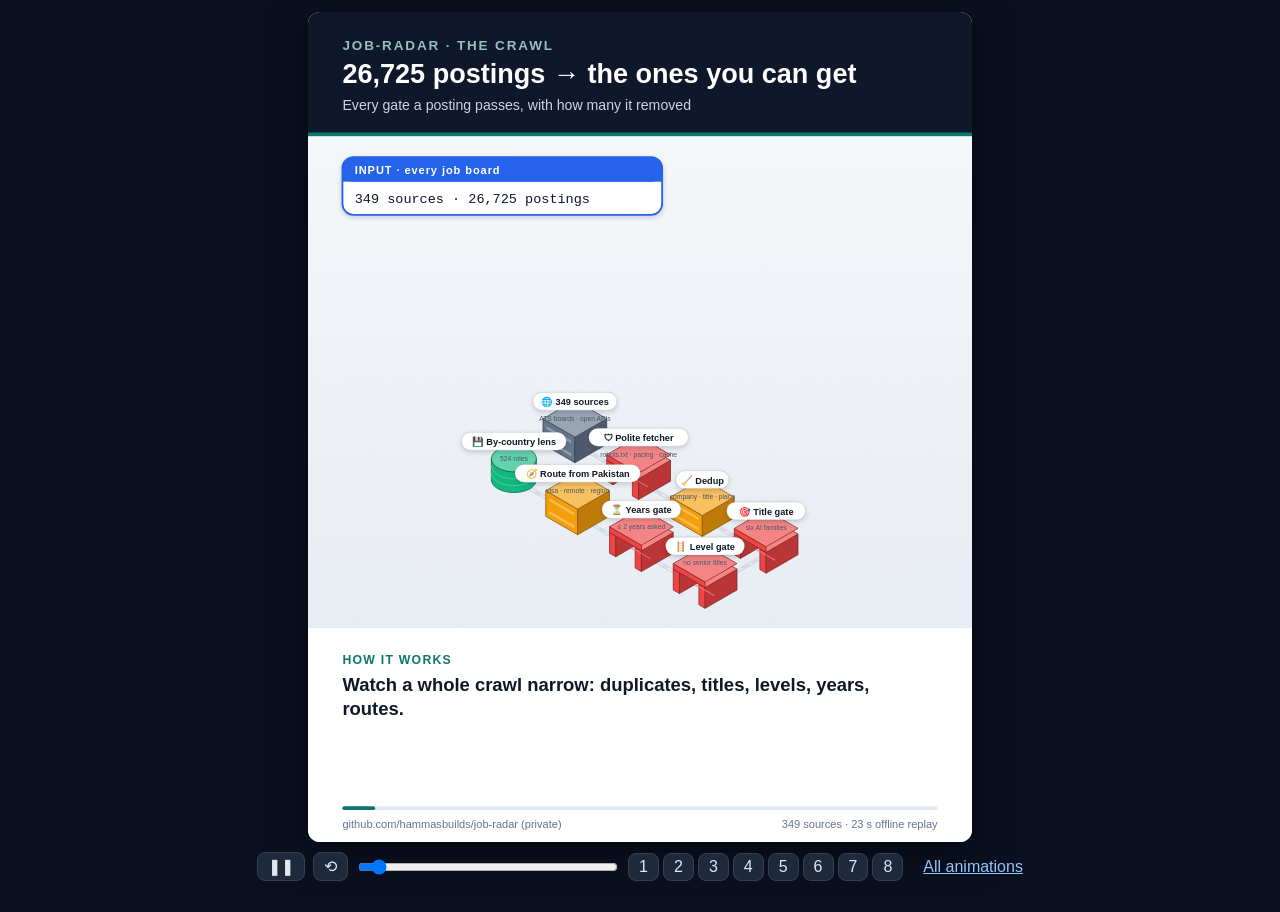
==== docs/animations/pages/crawl-funnel-overview.html @ 06e62f2c "Isometric animations: the crawl funnel, one posting field by field, portfolios docs/animations: over" ====
<!doctype html>
<html lang="en"><head><meta charset="utf-8">
<meta name="viewport" content="width=device-width, initial-scale=1">
<title>26,725 postings → the ones you can get</title>
<link rel="stylesheet" href="../iso.css"></head>
<body><div id="app"></div>
<script type="application/json" id="spec">{"id": "crawl-funnel-overview", "repo": "job-radar", "project": "The crawl", "title": "26,725 postings → the ones you can get", "subtitle": "Every gate a posting passes, with how many it removed", "accent": "#0f766e", "input": {"label": "every job board", "text": "349 sources · 26,725 postings"}, "output": {"label": "by-country lens", "text": "524 junior AI roles · 268 routed"}, "intro_text": "Watch a whole crawl narrow: duplicates, titles, levels, years, routes.", "summary": "26,725 fetched, 25,590 after dedup, 2,348 AI titles, 1,422 not senior, 847 ≤2 years, 268 routed, 524 in the lens.", "facts": "349 sources · 23 s offline replay", "footer": "github.com/hammasbuilds/job-radar (private)", "insets": true, "nodes": [{"id": "sources", "label": "349 sources", "sub": "ATS boards · open APIs", "role": "ext", "icon": "🌐", "kind": "block", "x": 0.0, "y": 0.0, "w": 2.3, "d": 2.3, "h": 1.6}, {"id": "http", "label": "Polite fetcher", "sub": "robots.txt · pacing · cache", "role": "guard", "icon": "🛡", "kind": "gate", "x": 4.6, "y": 0.0, "w": 2.3, "d": 2.3, "h": 1.3}, {"id": "dedup", "label": "Dedup", "sub": "company · title · place", "role": "core", "icon": "🧹", "kind": "block", "x": 9.2, "y": 0.0, "w": 2.3, "d": 2.3, "h": 1.3}, {"id": "role", "label": "Title gate", "sub": "six AI families", "role": "guard", "icon": "🎯", "kind": "gate", "x": 13.799999999999999, "y": 0.0, "w": 2.3, "d": 2.3, "h": 1.3}, {"id": "level", "label": "Level gate", "sub": "no senior titles", "role": "guard", "icon": "🪜", "kind": "gate", "x": 13.799999999999999, "y": 4.4, "w": 2.3, "d": 2.3, "h": 1.3}, {"id": "years", "label": "Years gate", "sub": "≤ 2 years asked", "role": "guard", "icon": "⏳", "kind": "gate", "x": 9.2, "y": 4.4, "w": 2.3, "d": 2.3, "h": 1.3}, {"id": "route", "label": "Route from Pakistan", "sub": "visa · remote · region", "role": "core", "icon": "🧭", "kind": "block", "x": 4.6, "y": 4.4, "w": 2.3, "d": 2.3, "h": 1.6}, {"id": "lens", "label": "By-country lens", "sub": "524 roles", "role": "store", "icon": "💾", "kind": "cyl", "x": 0.0, "y": 4.4, "w": 2.3, "d": 2.3, "h": 1.3}], "edges": [{"from": "sources", "to": "http"}, {"from": "http", "to": "dedup"}, {"from": "dedup", "to": "role"}, {"from": "role", "to": "level"}, {"from": "level", "to": "years"}, {"from": "years", "to": "route"}, {"from": "route", "to": "lens"}], "steps": [{"node": "sources", "via": [], "packet": "26,725 postings", "role": "ext", "title": "Every board, every posting", "text": "Greenhouse, Lever, Ashby, Workable, Recruitee and Personio boards plus open job APIs - 349 sources in one run.", "travel": 0.01, "data": "scripts/fetch.py", "inset": {"kind": "bars", "title": "Largest boards in this run", "rows": [{"label": "databricks", "value": 898}, {"label": "gopuff", "value": 809}, {"label": "stripe", "value": 727}, {"label": "anthropic", "value": 667}], "note": ""}}, {"node": "http", "via": ["sources>http"], "packet": "allowed? cached?", "role": "guard", "title": "Polite by construction", "text": "robots.txt is obeyed (LinkedIn is never requested), each host is paced, answers are cached for hours and retried on a cut connection.", "data": "sources/http.py · allowed · _pace"}, {"node": "dedup", "via": ["http>dedup"], "packet": "25,590", "role": "core", "title": "The same job posted twice is one job", "text": "1,135 duplicates - same company, title and place within a week - are merged.", "data": "dedup.deduplicate"}, {"node": "role", "via": ["dedup>role"], "packet": "2,348", "role": "guard", "title": "Is the title one of the target roles?", "text": "ML/DL, Machine Learning, Deep Learning, Computer Vision, Generative AI, Agentic AI - engineer or researcher. 23,242 titles are something else.", "data": "filters/fit.role_match", "inset": {"kind": "tokens", "title": "A title, read the way the gate reads it", "items": ["Salesforce", "Developer", "-", "Service", "Cloud", "&", "AI"], "note": "Head 'Salesforce Developer' names a craft with no AI word → not a target role."}}, {"node": "level", "via": ["role>level"], "packet": "1,422", "role": "guard", "title": "Senior titles out", "text": "464 senior, 232 staff, 131 lead, 71 principal, 22 executive - the junior list stays junior.", "data": "filters/seniority.classify", "inset": {"kind": "bars", "title": "Removed by level", "rows": [{"label": "senior", "value": 464}, {"label": "staff", "value": 232}, {"label": "lead", "value": 131}, {"label": "principal", "value": 71}, {"label": "executive", "value": 22}], "note": ""}}, {"node": "years", "via": ["level>years"], "packet": "847", "role": "guard", "title": "What the body asks for", "text": "Years are read from the text, the title and Korean postings (경력 2년 이상). 575 want more than 2 years.", "data": "seniority.years_required"}, {"node": "route", "via": ["years>route"], "packet": "268 routed", "role": "core", "title": "Can someone in Pakistan take it?", "text": "Sponsorship offered, remote open worldwide, a Gulf or Asia work pass, or a Pakistan job. The board's own workplace field beats the prose.", "data": "pipeline.route"}, {"node": "lens", "via": ["route>lens"], "packet": "524 in 21 countries", "role": "store", "title": "Searchable by country", "text": "The lens keeps target countries only: Europe, the Gulf, Pakistan, East and South-East Asia - India and Bangladesh left out.", "data": "store.save · lens"}], "post": "A job crawler that reads 26,725 postings to find the few a junior AI engineer in Pakistan can actually get.\n\n349 sources (company boards on Greenhouse, Lever, Ashby, Workable… plus open job APIs), robots.txt obeyed, LinkedIn never requested.\n26,725 → 25,590 after dedup → 2,348 target AI titles → 1,422 without senior titles → 847 asking ≤2 years → 268 with a route from Pakistan; 524 in the by-country lens.\nEvery removal is counted with its reason.\n#MachineLearning #Jobs #Python"}</script>
<script src="../iso.js"></script><script src="../player.js"></script>
</body></html>
---- docs/animations/iso.css ----
html, body { margin: 0; height: 100%; background: #0b1020;
  font-family: "Segoe UI", Inter, Arial, sans-serif; }
#app { width: calc(1080px * var(--s, 0.6)); height: calc(1350px * var(--s, 0.6));
  margin: 12px auto 0; overflow: hidden; border-radius: 12px;
  box-shadow: 0 10px 40px rgba(0, 0, 0, .5); }
.iso-stage { width: 1080px; height: 1350px; transform: scale(var(--s, 0.6));
  transform-origin: 0 0; }
.iso-stage svg { display: block; }
.iso-bar { display: flex; gap: 8px; align-items: center; justify-content: center;
  flex-wrap: wrap; padding: 10px; color: #e2e8f0; }
.iso-bar button { background: #1e293b; color: #e2e8f0; border: 1px solid #334155;
  border-radius: 8px; padding: 4px 10px; font: inherit; cursor: pointer; }
.iso-bar button:hover { background: #334155; }
.iso-bar input[type="range"] { width: 260px; }
.iso-steps { display: inline-flex; gap: 4px; flex-wrap: wrap; }
.iso-back { color: #93c5fd; margin-left: 12px; }
/* the frame grabber asks for the bare stage */
body.capture { background: #fff; }
body.capture #app { margin: 0; border-radius: 0; box-shadow: none;
  width: 1080px; height: 1350px; }
body.capture .iso-stage { transform: none; }
body.capture .iso-bar { display: none; }
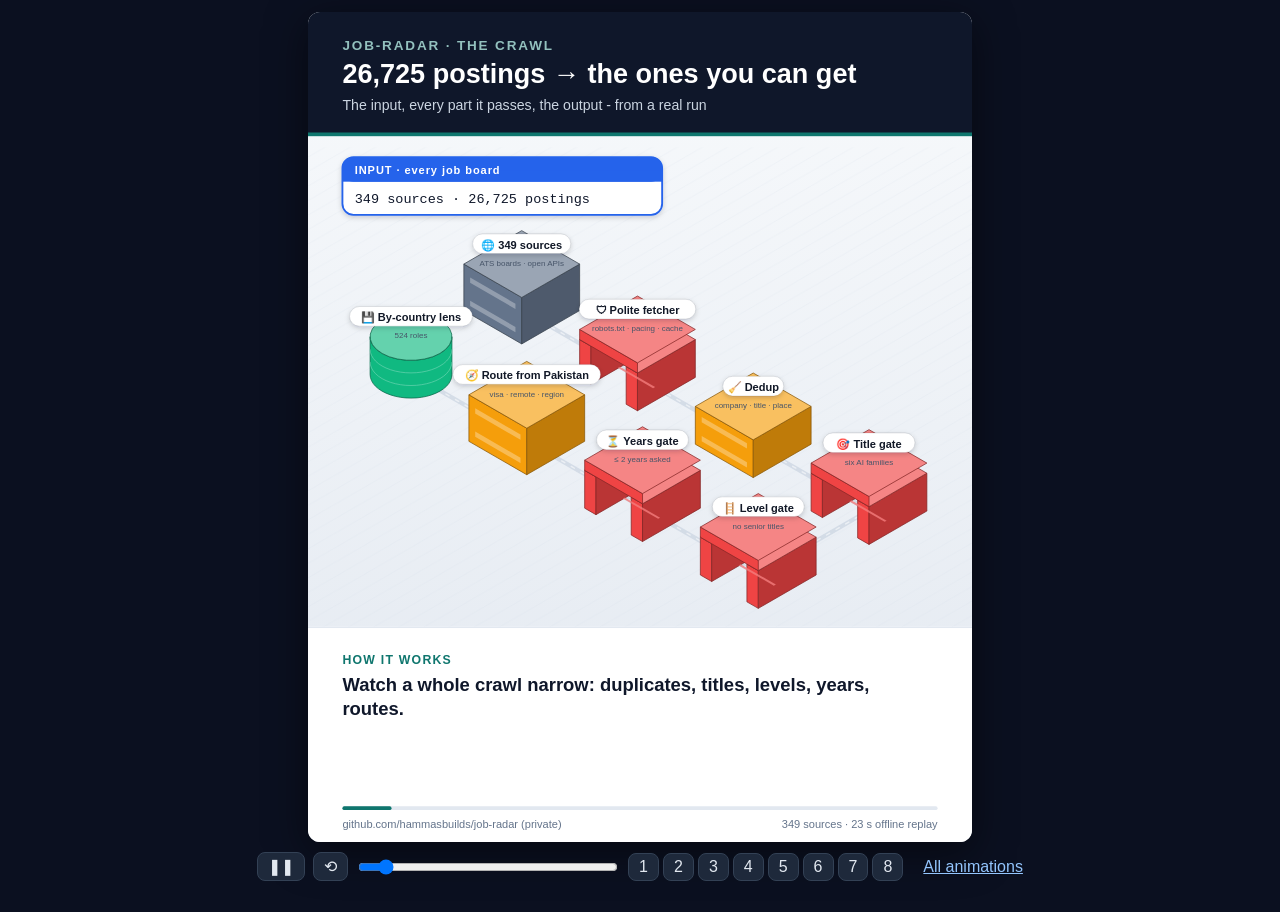
==== commit ad5aabab: "Animations for every Job Radar part: YC Companies, the directory, the Pakistan lane Six parts now ea" ====
--- a/docs/animations/pages/crawl-funnel-overview.html
+++ b/docs/animations/pages/crawl-funnel-overview.html
@@ -4,6 +4,6 @@
 <title>26,725 postings → the ones you can get</title>
 <link rel="stylesheet" href="../iso.css"></head>
 <body><div id="app"></div>
-<script type="application/json" id="spec">{"id": "crawl-funnel-overview", "repo": "job-radar", "project": "The crawl", "title": "26,725 postings → the ones you can get", "subtitle": "Every gate a posting passes, with how many it removed", "accent": "#0f766e", "input": {"label": "every job board", "text": "349 sources · 26,725 postings"}, "output": {"label": "by-country lens", "text": "524 junior AI roles · 268 routed"}, "intro_text": "Watch a whole crawl narrow: duplicates, titles, levels, years, routes.", "summary": "26,725 fetched, 25,590 after dedup, 2,348 AI titles, 1,422 not senior, 847 ≤2 years, 268 routed, 524 in the lens.", "facts": "349 sources · 23 s offline replay", "footer": "github.com/hammasbuilds/job-radar (private)", "insets": true, "nodes": [{"id": "sources", "label": "349 sources", "sub": "ATS boards · open APIs", "role": "ext", "icon": "🌐", "kind": "block", "x": 0.0, "y": 0.0, "w": 2.3, "d": 2.3, "h": 1.6}, {"id": "http", "label": "Polite fetcher", "sub": "robots.txt · pacing · cache", "role": "guard", "icon": "🛡", "kind": "gate", "x": 4.6, "y": 0.0, "w": 2.3, "d": 2.3, "h": 1.3}, {"id": "dedup", "label": "Dedup", "sub": "company · title · place", "role": "core", "icon": "🧹", "kind": "block", "x": 9.2, "y": 0.0, "w": 2.3, "d": 2.3, "h": 1.3}, {"id": "role", "label": "Title gate", "sub": "six AI families", "role": "guard", "icon": "🎯", "kind": "gate", "x": 13.799999999999999, "y": 0.0, "w": 2.3, "d": 2.3, "h": 1.3}, {"id": "level", "label": "Level gate", "sub": "no senior titles", "role": "guard", "icon": "🪜", "kind": "gate", "x": 13.799999999999999, "y": 4.4, "w": 2.3, "d": 2.3, "h": 1.3}, {"id": "years", "label": "Years gate", "sub": "≤ 2 years asked", "role": "guard", "icon": "⏳", "kind": "gate", "x": 9.2, "y": 4.4, "w": 2.3, "d": 2.3, "h": 1.3}, {"id": "route", "label": "Route from Pakistan", "sub": "visa · remote · region", "role": "core", "icon": "🧭", "kind": "block", "x": 4.6, "y": 4.4, "w": 2.3, "d": 2.3, "h": 1.6}, {"id": "lens", "label": "By-country lens", "sub": "524 roles", "role": "store", "icon": "💾", "kind": "cyl", "x": 0.0, "y": 4.4, "w": 2.3, "d": 2.3, "h": 1.3}], "edges": [{"from": "sources", "to": "http"}, {"from": "http", "to": "dedup"}, {"from": "dedup", "to": "role"}, {"from": "role", "to": "level"}, {"from": "level", "to": "years"}, {"from": "years", "to": "route"}, {"from": "route", "to": "lens"}], "steps": [{"node": "sources", "via": [], "packet": "26,725 postings", "role": "ext", "title": "Every board, every posting", "text": "Greenhouse, Lever, Ashby, Workable, Recruitee and Personio boards plus open job APIs - 349 sources in one run.", "travel": 0.01, "data": "scripts/fetch.py", "inset": {"kind": "bars", "title": "Largest boards in this run", "rows": [{"label": "databricks", "value": 898}, {"label": "gopuff", "value": 809}, {"label": "stripe", "value": 727}, {"label": "anthropic", "value": 667}], "note": ""}}, {"node": "http", "via": ["sources>http"], "packet": "allowed? cached?", "role": "guard", "title": "Polite by construction", "text": "robots.txt is obeyed (LinkedIn is never requested), each host is paced, answers are cached for hours and retried on a cut connection.", "data": "sources/http.py · allowed · _pace"}, {"node": "dedup", "via": ["http>dedup"], "packet": "25,590", "role": "core", "title": "The same job posted twice is one job", "text": "1,135 duplicates - same company, title and place within a week - are merged.", "data": "dedup.deduplicate"}, {"node": "role", "via": ["dedup>role"], "packet": "2,348", "role": "guard", "title": "Is the title one of the target roles?", "text": "ML/DL, Machine Learning, Deep Learning, Computer Vision, Generative AI, Agentic AI - engineer or researcher. 23,242 titles are something else.", "data": "filters/fit.role_match", "inset": {"kind": "tokens", "title": "A title, read the way the gate reads it", "items": ["Salesforce", "Developer", "-", "Service", "Cloud", "&", "AI"], "note": "Head 'Salesforce Developer' names a craft with no AI word → not a target role."}}, {"node": "level", "via": ["role>level"], "packet": "1,422", "role": "guard", "title": "Senior titles out", "text": "464 senior, 232 staff, 131 lead, 71 principal, 22 executive - the junior list stays junior.", "data": "filters/seniority.classify", "inset": {"kind": "bars", "title": "Removed by level", "rows": [{"label": "senior", "value": 464}, {"label": "staff", "value": 232}, {"label": "lead", "value": 131}, {"label": "principal", "value": 71}, {"label": "executive", "value": 22}], "note": ""}}, {"node": "years", "via": ["level>years"], "packet": "847", "role": "guard", "title": "What the body asks for", "text": "Years are read from the text, the title and Korean postings (경력 2년 이상). 575 want more than 2 years.", "data": "seniority.years_required"}, {"node": "route", "via": ["years>route"], "packet": "268 routed", "role": "core", "title": "Can someone in Pakistan take it?", "text": "Sponsorship offered, remote open worldwide, a Gulf or Asia work pass, or a Pakistan job. The board's own workplace field beats the prose.", "data": "pipeline.route"}, {"node": "lens", "via": ["route>lens"], "packet": "524 in 21 countries", "role": "store", "title": "Searchable by country", "text": "The lens keeps target countries only: Europe, the Gulf, Pakistan, East and South-East Asia - India and Bangladesh left out.", "data": "store.save · lens"}], "post": "A job crawler that reads 26,725 postings to find the few a junior AI engineer in Pakistan can actually get.\n\n349 sources (company boards on Greenhouse, Lever, Ashby, Workable… plus open job APIs), robots.txt obeyed, LinkedIn never requested.\n26,725 → 25,590 after dedup → 2,348 target AI titles → 1,422 without senior titles → 847 asking ≤2 years → 268 with a route from Pakistan; 524 in the by-country lens.\nEvery removal is counted with its reason.\n#MachineLearning #Jobs #Python"}</script>
+<script type="application/json" id="spec">{"id": "crawl-funnel-overview", "repo": "job-radar", "project": "The crawl", "title": "26,725 postings → the ones you can get", "subtitle": "The input, every part it passes, the output - from a real run", "accent": "#0f766e", "input": {"label": "every job board", "text": "349 sources · 26,725 postings"}, "output": {"label": "by-country lens", "text": "524 junior AI roles · 268 routed"}, "intro_text": "Watch a whole crawl narrow: duplicates, titles, levels, years, routes.", "summary": "26,725 fetched, 25,590 after dedup, 2,348 AI titles, 1,422 not senior, 847 ≤2 years, 268 routed, 524 in the lens.", "facts": "349 sources · 23 s offline replay", "footer": "github.com/hammasbuilds/job-radar (private)", "insets": false, "nodes": [{"id": "sources", "label": "349 sources", "sub": "ATS boards · open APIs", "role": "ext", "icon": "🌐", "kind": "block", "x": 0.0, "y": 0.0, "w": 2.3, "d": 2.3, "h": 1.6}, {"id": "http", "label": "Polite fetcher", "sub": "robots.txt · pacing · cache", "role": "guard", "icon": "🛡", "kind": "gate", "x": 4.6, "y": 0.0, "w": 2.3, "d": 2.3, "h": 1.3}, {"id": "dedup", "label": "Dedup", "sub": "company · title · place", "role": "core", "icon": "🧹", "kind": "block", "x": 9.2, "y": 0.0, "w": 2.3, "d": 2.3, "h": 1.3}, {"id": "role", "label": "Title gate", "sub": "six AI families", "role": "guard", "icon": "🎯", "kind": "gate", "x": 13.799999999999999, "y": 0.0, "w": 2.3, "d": 2.3, "h": 1.3}, {"id": "level", "label": "Level gate", "sub": "no senior titles", "role": "guard", "icon": "🪜", "kind": "gate", "x": 13.799999999999999, "y": 4.4, "w": 2.3, "d": 2.3, "h": 1.3}, {"id": "years", "label": "Years gate", "sub": "≤ 2 years asked", "role": "guard", "icon": "⏳", "kind": "gate", "x": 9.2, "y": 4.4, "w": 2.3, "d": 2.3, "h": 1.3}, {"id": "route", "label": "Route from Pakistan", "sub": "visa · remote · region", "role": "core", "icon": "🧭", "kind": "block", "x": 4.6, "y": 4.4, "w": 2.3, "d": 2.3, "h": 1.6}, {"id": "lens", "label": "By-country lens", "sub": "524 roles", "role": "store", "icon": "💾", "kind": "cyl", "x": 0.0, "y": 4.4, "w": 2.3, "d": 2.3, "h": 1.3}], "edges": [{"from": "sources", "to": "http"}, {"from": "http", "to": "dedup"}, {"from": "dedup", "to": "role"}, {"from": "role", "to": "level"}, {"from": "level", "to": "years"}, {"from": "years", "to": "route"}, {"from": "route", "to": "lens"}], "steps": [{"node": "sources", "via": [], "packet": "26,725 postings", "role": "ext", "title": "Every board, every posting", "text": "Greenhouse, Lever, Ashby, Workable, Recruitee and Personio boards plus open job APIs - 349 sources in one run.", "travel": 0.01, "data": "scripts/fetch.py", "dur": 3.0}, {"node": "http", "via": ["sources>http"], "packet": "allowed? cached?", "role": "guard", "title": "Polite by construction", "text": "robots.txt is obeyed (LinkedIn is never requested), each host is paced, answers are cached for hours and retried on a cut connection.", "data": "sources/http.py · allowed · _pace", "dur": 3.0}, {"node": "dedup", "via": ["http>dedup"], "packet": "25,590", "role": "core", "title": "Posted twice is one job", "text": "1,135 duplicates - same company, title and place within a week - are merged.", "data": "dedup.deduplicate", "dur": 3.0}, {"node": "role", "via": ["dedup>role"], "packet": "2,348", "role": "guard", "title": "Is it a target role?", "text": "ML/DL, Machine Learning, Deep Learning, Computer Vision, Generative AI, Agentic AI - engineer or researcher. 23,242 titles are something else.", "data": "filters/fit.role_match", "dur": 3.0}, {"node": "level", "via": ["role>level"], "packet": "1,422", "role": "guard", "title": "Senior titles out", "text": "464 senior, 232 staff, 131 lead, 71 principal, 22 executive - the junior list stays junior.", "data": "filters/seniority.classify", "dur": 3.0}, {"node": "years", "via": ["level>years"], "packet": "847", "role": "guard", "title": "What the body asks for", "text": "Years are read from the text, the title and Korean postings (경력 2년 이상). 575 want more than 2 years.", "data": "seniority.years_required", "dur": 3.0}, {"node": "route", "via": ["years>route"], "packet": "268 routed", "role": "core", "title": "Open from Pakistan?", "text": "Sponsorship offered, remote open worldwide, a Gulf or Asia work pass, or a Pakistan job. The board's own workplace field beats the prose.", "data": "pipeline.route", "dur": 3.0}, {"node": "lens", "via": ["route>lens"], "packet": "524 in 21 countries", "role": "store", "title": "Searchable by country", "text": "The lens keeps target countries only: Europe, the Gulf, Pakistan, East and South-East Asia - India and Bangladesh left out.", "data": "store.save · lens", "dur": 3.0}], "post": "A job crawler that reads 26,725 postings to find the few a junior AI engineer in Pakistan can actually get.\n\n349 sources (company boards on Greenhouse, Lever, Ashby, Workable… plus open job APIs), robots.txt obeyed, LinkedIn never requested.\n26,725 → 25,590 after dedup → 2,348 target AI titles → 1,422 without senior titles → 847 asking ≤2 years → 268 with a route from Pakistan; 524 in the by-country lens.\nEvery removal is counted with its reason.\n#MachineLearning #Jobs #Python"}</script>
 <script src="../iso.js"></script><script src="../player.js"></script>
 </body></html>
